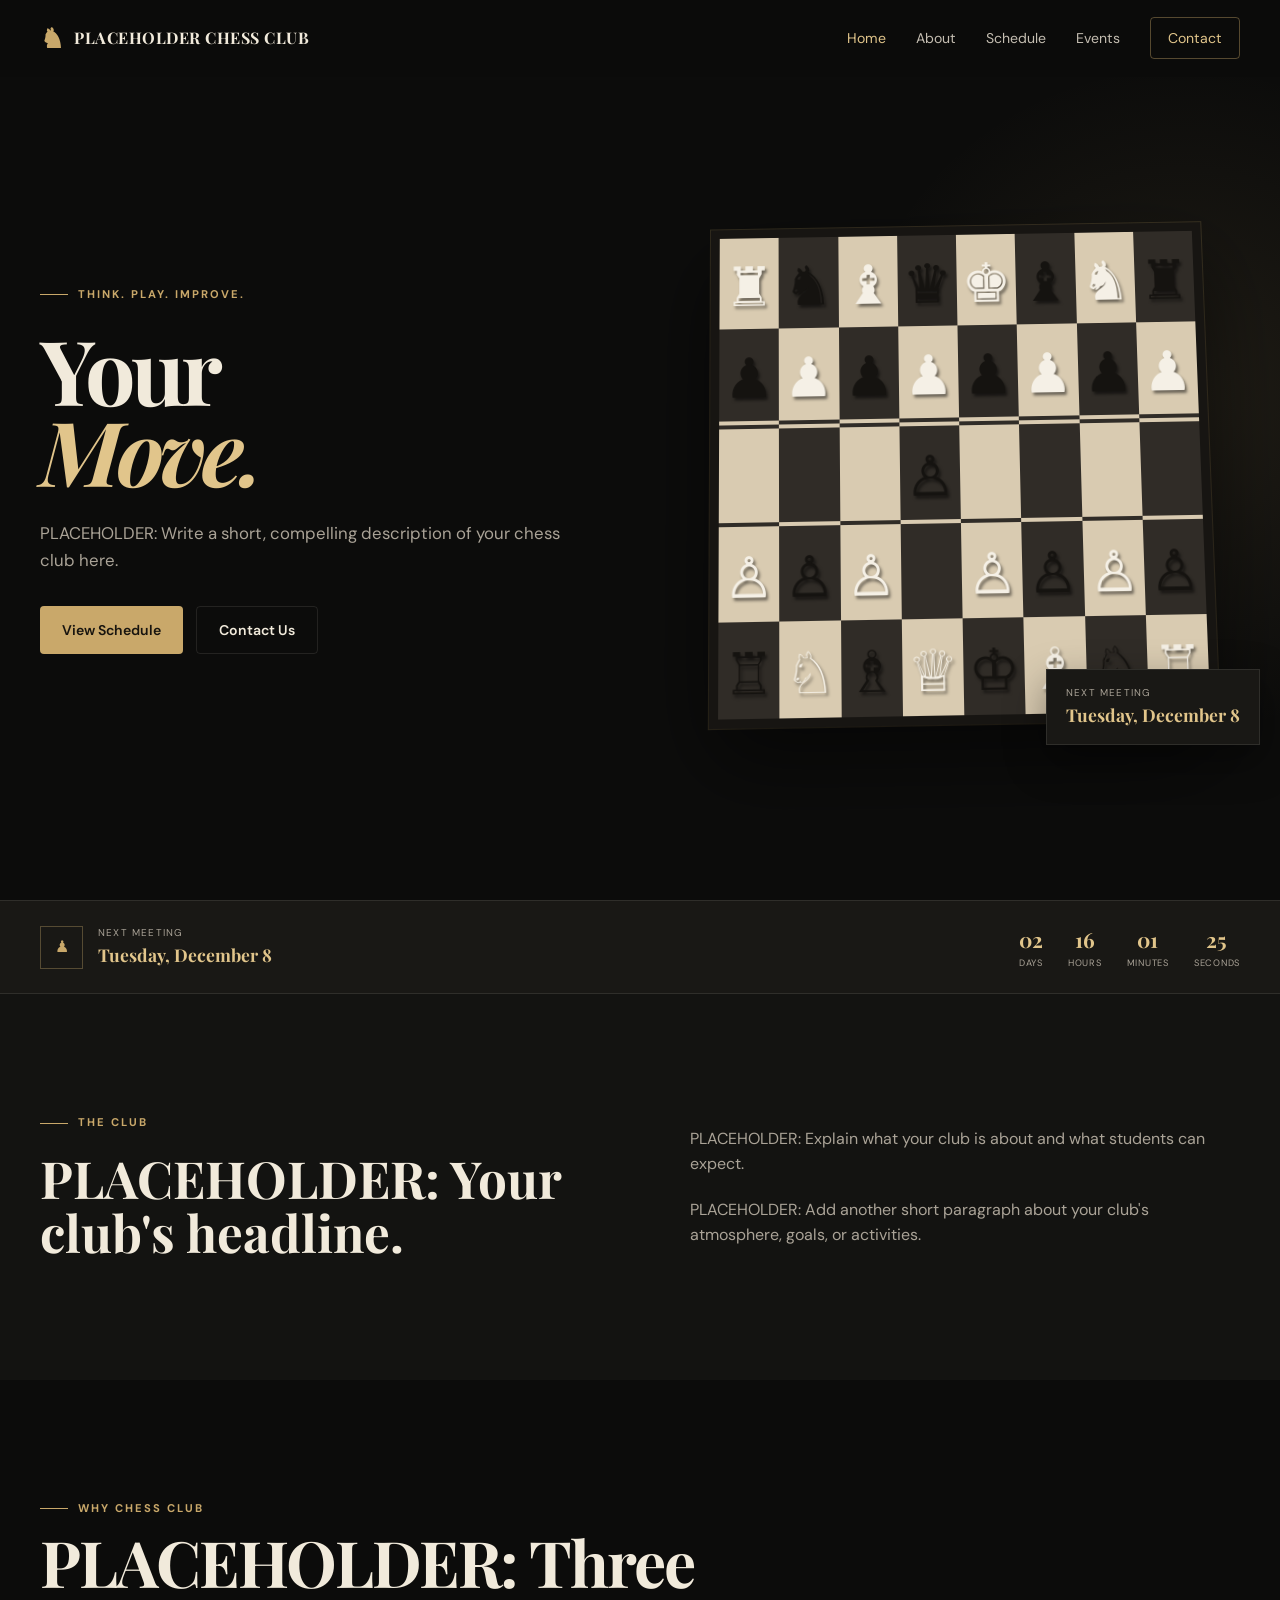
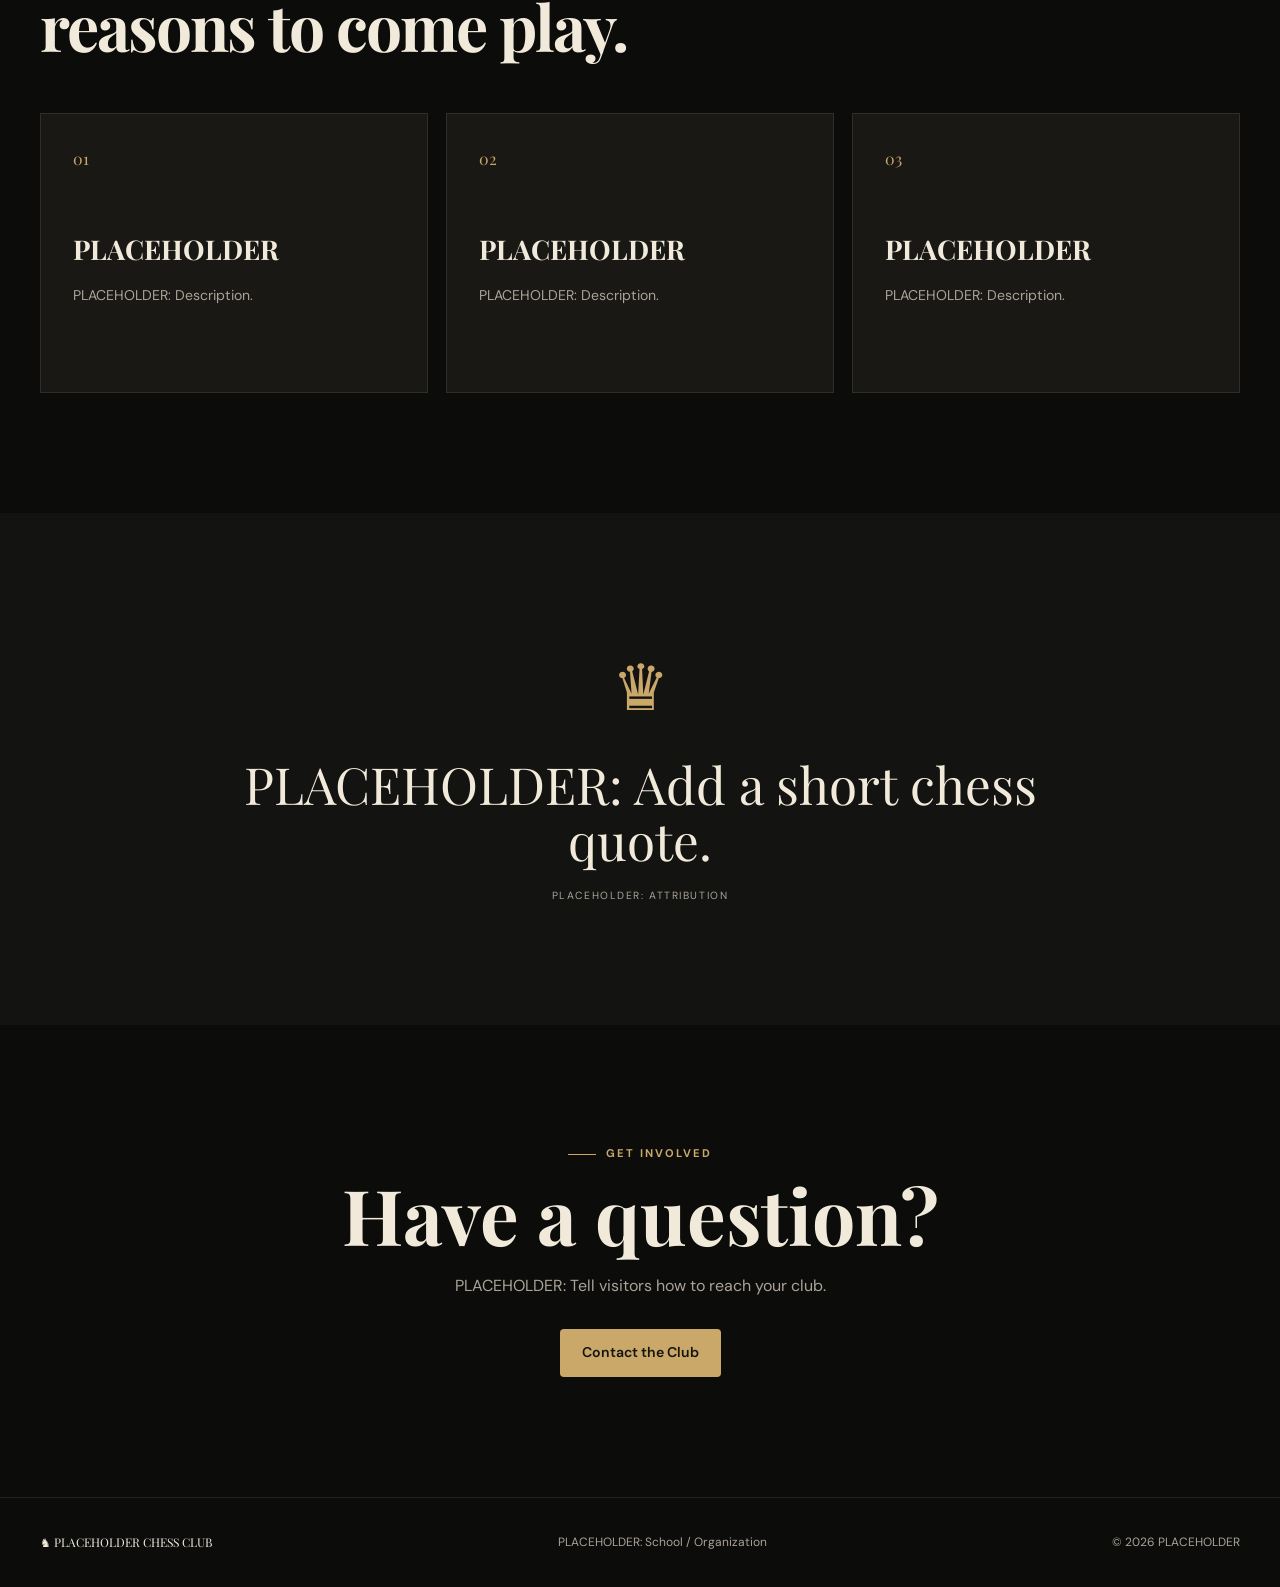
==== index.html @ 7878bc84 "Added buncha stuff" ====
<!DOCTYPE html>
<html lang="en">
<head>
    <meta charset="UTF-8">
    <meta name="viewport" content="width=device-width, initial-scale=1.0">
    <title>Chess Club | Home</title>
    <meta name="description" content="PLACEHOLDER: Chess club website description.">
    <link rel="preconnect" href="https://fonts.googleapis.com">
    <link rel="preconnect" href="https://fonts.gstatic.com" crossorigin>
    <link href="https://fonts.googleapis.com/css2?family=DM+Sans:wght@400;500;600;700&family=Playfair+Display:wght@500;600;700;800&display=swap" rel="stylesheet">
    <link rel="stylesheet" href="css/style.css">
</head>
<body>
    <nav class="navbar">
        <div class="container nav-inner">
            <a href="index.html" class="logo"><span>♞</span> PLACEHOLDER CHESS CLUB</a>
            <div class="nav-links">
                <a class="active" href="index.html">Home</a>
                <a href="about.html">About</a>
                <a href="schedule.html">Schedule</a>
                <a href="events.html">Events</a>
                <a href="contact.html" class="nav-button">Contact</a>
            </div>
            <button class="mobile-menu" aria-label="Open navigation">☰</button>
        </div>
    </nav>

    <main>
        <section class="hero">
            <div class="container hero-grid">
                <div class="hero-content reveal">
                    <div class="eyebrow">Think. Play. Improve.</div>
                    <h1>Your <span>Move.</span></h1>
                    <p>PLACEHOLDER: Write a short, compelling description of your chess club here.</p>
                    <div class="hero-buttons">
                        <a href="schedule.html" class="btn btn-primary">View Schedule</a>
                        <a href="contact.html" class="btn btn-secondary">Contact Us</a>
                    </div>
                </div>

                <div class="board-wrapper reveal">
                    <div class="board">
                        <div class="square light">♜</div><div class="square dark">♞</div><div class="square light">♝</div><div class="square dark">♛</div><div class="square light">♚</div><div class="square dark">♝</div><div class="square light">♞</div><div class="square dark">♜</div>
                        <div class="square dark">♟</div><div class="square light">♟</div><div class="square dark">♟</div><div class="square light">♟</div><div class="square dark">♟</div><div class="square light">♟</div><div class="square dark">♟</div><div class="square light">♟</div>
                        <div class="square light"></div><div class="square dark"></div><div class="square light"></div><div class="square dark"></div><div class="square light"></div><div class="square dark"></div><div class="square light"></div><div class="square dark"></div>
                        <div class="square dark"></div><div class="square light"></div><div class="square dark"></div><div class="square light"></div><div class="square dark"></div><div class="square light"></div><div class="square dark"></div><div class="square light"></div>
                        <div class="square light"></div><div class="square dark"></div><div class="square light"></div><div class="square dark">♙</div><div class="square light"></div><div class="square dark"></div><div class="square light"></div><div class="square dark"></div>
                        <div class="square dark"></div><div class="square light"></div><div class="square dark"></div><div class="square light"></div><div class="square dark"></div><div class="square light"></div><div class="square dark"></div><div class="square light"></div>
                        <div class="square light">♙</div><div class="square dark">♙</div><div class="square light">♙</div><div class="square dark"></div><div class="square light">♙</div><div class="square dark">♙</div><div class="square light">♙</div><div class="square dark">♙</div>
                        <div class="square dark">♖</div><div class="square light">♘</div><div class="square dark">♗</div><div class="square light">♕</div><div class="square dark">♔</div><div class="square light">♗</div><div class="square dark">♘</div><div class="square light">♖</div>
                    </div>
                    <div class="board-label"><small>Next Meeting</small><strong id="nextMeeting">Loading...</strong></div>
                </div>
            </div>
        </section>

        <section class="meeting-bar">
            <div class="container meeting-inner">
                <div class="meeting-info">
                    <div class="meeting-icon">♟</div>
                    <div><small>Next Meeting</small><strong id="meetingDate">Loading...</strong></div>
                </div>
                <div class="countdown">
                    <div><strong id="days">00</strong><span>Days</span></div>
                    <div><strong id="hours">00</strong><span>Hours</span></div>
                    <div><strong id="minutes">00</strong><span>Minutes</span></div>
                    <div><strong id="seconds">00</strong><span>Seconds</span></div>
                </div>
            </div>
        </section>

        <section class="intro-section">
            <div class="container two-column">
                <div class="reveal">
                    <div class="eyebrow">The Club</div>
                    <h2>PLACEHOLDER: Your club's headline.</h2>
                </div>
                <div class="muted reveal">
                    <p>PLACEHOLDER: Explain what your club is about and what students can expect.</p>
                    <p>PLACEHOLDER: Add another short paragraph about your club's atmosphere, goals, or activities.</p>
                </div>
            </div>
        </section>

        <section class="features">
            <div class="container">
                <div class="section-heading reveal">
                    <div class="eyebrow">Why Chess Club</div>
                    <h2>PLACEHOLDER: Three reasons to come play.</h2>
                </div>
                <div class="cards">
                    <article class="card reveal"><span>01</span><h3>PLACEHOLDER</h3><p>PLACEHOLDER: Description.</p></article>
                    <article class="card reveal"><span>02</span><h3>PLACEHOLDER</h3><p>PLACEHOLDER: Description.</p></article>
                    <article class="card reveal"><span>03</span><h3>PLACEHOLDER</h3><p>PLACEHOLDER: Description.</p></article>
                </div>
            </div>
        </section>

        <section class="quote-section">
            <div class="container reveal">
                <div class="quote-piece">♛</div>
                <blockquote>PLACEHOLDER: Add a short chess quote.</blockquote>
                <p>PLACEHOLDER: Attribution</p>
            </div>
        </section>

        <section class="cta">
            <div class="container reveal">
                <div class="eyebrow">Get Involved</div>
                <h2>Have a question?</h2>
                <p>PLACEHOLDER: Tell visitors how to reach your club.</p>
                <a href="contact.html" class="btn btn-primary">Contact the Club</a>
            </div>
        </section>
    </main>

    <footer>
        <div class="container footer-inner">
            <div class="footer-logo">♞ PLACEHOLDER CHESS CLUB</div>
            <p>PLACEHOLDER: School / Organization</p>
            <p>© 2026 PLACEHOLDER</p>
        </div>
    </footer>
    <script src="js/main.js"></script>
</body>
</html>
---- css/style.css ----
:root {
    --bg: #0c0c0b;
    --bg-light: #131311;
    --surface: #191815;
    --ivory: #f1eadb;
    --muted: #aaa397;
    --gold: #c9a86a;
    --gold-light: #e1c58b;
    --dark-square: #302c27;
    --light-square: #d9cbb1;
    --border: rgba(241, 234, 219, 0.1);
    --max-width: 1200px;
}

* { margin: 0; padding: 0; box-sizing: border-box; }
html { scroll-behavior: smooth; }
body { background: var(--bg); color: var(--ivory); font-family: "DM Sans", sans-serif; line-height: 1.6; overflow-x: hidden; }
a { color: inherit; text-decoration: none; }
button { font: inherit; }
.container { width: min(var(--max-width), calc(100% - 40px)); margin: auto; }

.navbar {
    position: fixed; inset: 0 0 auto 0; z-index: 100;
    background: rgba(12,12,11,.78); backdrop-filter: blur(18px);
    border-bottom: 1px solid transparent; transition: .3s;
}
.navbar.scrolled { border-color: var(--border); }
.nav-inner { height: 76px; display: flex; align-items: center; justify-content: space-between; }
.logo { display: flex; align-items: center; gap: 10px; font-family: "Playfair Display", serif; font-weight: 700; letter-spacing: .03em; }
.logo span { color: var(--gold); font-size: 1.7rem; }
.nav-links { display: flex; align-items: center; gap: 30px; color: #c5beb2; font-size: .88rem; }
.nav-links a { transition: .2s; }
.nav-links a:hover, .nav-links a.active { color: var(--gold-light); }
.nav-button { padding: 9px 17px; border: 1px solid rgba(201,168,106,.4); border-radius: 4px; color: var(--gold-light); }
.mobile-menu { display: none; background: none; border: 0; color: var(--ivory); font-size: 1.5rem; cursor: pointer; }

.hero { min-height: 100vh; padding: 140px 0 100px; display: flex; align-items: center; position: relative; }
.hero:before { content:""; position:absolute; width:700px; height:700px; right:-250px; top:50px; background:radial-gradient(circle,rgba(201,168,106,.1),transparent 68%); pointer-events:none; }
.hero-grid { display:grid; grid-template-columns:1fr 1fr; align-items:center; gap:80px; }
.eyebrow { display:flex; align-items:center; gap:10px; color:var(--gold); text-transform:uppercase; letter-spacing:.18em; font-size:.7rem; font-weight:700; }
.eyebrow:before { content:""; width:28px; height:1px; background:var(--gold); }
.hero h1, .page-hero h1 { margin-top:25px; font-family:"Playfair Display",serif; font-size:clamp(4rem,7vw,7rem); line-height:.9; letter-spacing:-.05em; }
.hero h1 span { display:block; color:var(--gold-light); font-style:italic; }
.hero-content > p, .page-hero p { max-width:540px; margin-top:30px; color:var(--muted); font-size:1.05rem; }
.hero-buttons { display:flex; gap:13px; margin-top:32px; }
.btn { display:inline-flex; align-items:center; justify-content:center; min-height:48px; padding:0 22px; border-radius:4px; font-size:.88rem; font-weight:600; transition:.25s; }
.btn-primary { background:var(--gold); color:#17140f; }
.btn-primary:hover { background:var(--gold-light); transform:translateY(-2px); }
.btn-secondary { border:1px solid var(--border); }
.btn-secondary:hover { border-color:rgba(201,168,106,.5); color:var(--gold-light); }

.board-wrapper { position:relative; display:flex; justify-content:center; }
.board { width:min(500px,90vw); aspect-ratio:1; display:grid; grid-template-columns:repeat(8,1fr); border:9px solid #171512; box-shadow:0 35px 80px rgba(0,0,0,.55),0 0 0 1px rgba(201,168,106,.2); transform:perspective(1000px) rotateX(5deg) rotateZ(-1deg); animation:boardFloat 6s ease-in-out infinite; }
.square { display:flex; align-items:center; justify-content:center; font-family:"Playfair Display",serif; font-size:clamp(1.7rem,5vw,3.5rem); user-select:none; }
.square.light { background:var(--light-square); color:#f5f0e6; text-shadow:2px 3px 3px rgba(0,0,0,.5); }
.square.dark { background:var(--dark-square); color:#151310; text-shadow:2px 3px 3px rgba(0,0,0,.5); }
.board-label { position:absolute; right:-20px; bottom:-25px; padding:15px 19px; background:var(--surface); border:1px solid var(--border); box-shadow:0 15px 40px rgba(0,0,0,.4); }
.board-label small, .meeting-info small { display:block; color:var(--muted); text-transform:uppercase; letter-spacing:.12em; font-size:.62rem; }
.board-label strong, .meeting-info strong { display:block; color:var(--gold-light); font-family:"Playfair Display",serif; font-size:1.1rem; }
@keyframes boardFloat { 0%,100% { transform:perspective(1000px) rotateX(5deg) rotateZ(-1deg) translateY(0); } 50% { transform:perspective(1000px) rotateX(5deg) rotateZ(-1deg) translateY(-8px); } }

.meeting-bar { padding:22px 0; background:var(--surface); border-top:1px solid var(--border); border-bottom:1px solid var(--border); }
.meeting-inner { display:flex; align-items:center; justify-content:space-between; gap:25px; }
.meeting-info { display:flex; align-items:center; gap:15px; }
.meeting-icon { width:43px; height:43px; display:grid; place-items:center; border:1px solid rgba(201,168,106,.35); color:var(--gold); }
.countdown { display:flex; gap:25px; text-align:center; }
.countdown strong { display:block; color:var(--gold-light); font-family:"Playfair Display",serif; font-size:1.3rem; }
.countdown span { display:block; color:var(--muted); text-transform:uppercase; letter-spacing:.08em; font-size:.58rem; }

section { padding:120px 0; }
.intro-section, .quote-section { background:var(--bg-light); }
.two-column { display:grid; grid-template-columns:1fr 1fr; gap:100px; align-items:center; }
.two-column h2, .contact-intro h2 { margin-top:20px; font-family:"Playfair Display",serif; font-size:clamp(2.5rem,4vw,4rem); line-height:1.05; }
.muted { color:var(--muted); }
.muted p + p { margin-top:20px; }
.section-heading { max-width:750px; margin-bottom:55px; }
.section-heading h2 { margin-top:13px; font-family:"Playfair Display",serif; font-size:clamp(2.7rem,5vw,4.4rem); line-height:1; letter-spacing:-.03em; }
.section-heading p { margin-top:18px; color:var(--muted); }

.cards { display:grid; grid-template-columns:repeat(3,1fr); gap:18px; }
.card { min-height:280px; padding:32px; background:var(--surface); border:1px solid var(--border); transition:.3s; }
.card:hover { transform:translateY(-7px); border-color:rgba(201,168,106,.35); }
.card > span { color:var(--gold); font-family:"Playfair Display",serif; }
.card h3 { margin-top:55px; font-family:"Playfair Display",serif; font-size:1.7rem; }
.card p { margin-top:12px; color:var(--muted); font-size:.88rem; }

.page-hero { min-height:65vh; padding:190px 0 90px; display:flex; align-items:center; background:radial-gradient(circle at 75% 45%,rgba(201,168,106,.09),transparent 35%); }
.page-hero h1 { max-width:900px; font-size:clamp(3.7rem,7vw,6.5rem); }
.page-hero p { font-size:1rem; }

.schedule-section { background:var(--surface); }
.schedule-grid { display:grid; grid-template-columns:1fr 1fr; gap:18px; }
.schedule-card { padding:40px; background:var(--bg); border:1px solid var(--border); }
.schedule-card > span { color:var(--gold); font-size:.68rem; font-weight:700; letter-spacing:.15em; }
.schedule-card h2 { margin-top:7px; font-family:"Playfair Display",serif; font-size:2.5rem; }
.schedule-card > p { margin-top:12px; color:var(--muted); }
.schedule-card > div { display:flex; justify-content:space-between; padding-top:16px; margin-top:20px; border-top:1px solid var(--border); color:var(--muted); font-size:.8rem; }
.schedule-card strong { color:var(--ivory); }

.events { display:grid; }
.event { display:grid; grid-template-columns:140px 1fr auto; gap:30px; align-items:center; padding:25px 0; border-top:1px solid var(--border); }
.event:last-child { border-bottom:1px solid var(--border); }
.event-date { color:var(--gold); font-family:"Playfair Display",serif; font-size:.95rem; }
.event h3 { font-family:"Playfair Display",serif; font-size:1.4rem; }
.event p { margin-top:2px; color:var(--muted); font-size:.82rem; }
.event > span { padding:6px 10px; border:1px solid var(--border); color:var(--muted); font-size:.62rem; letter-spacing:.1em; }

.quote-section { text-align:center; }
.quote-piece { color:var(--gold); font-family:"Playfair Display",serif; font-size:4rem; }
blockquote { max-width:850px; margin:20px auto; font-family:"Playfair Display",serif; font-size:clamp(2rem,4vw,3.5rem); line-height:1.1; }
.quote-section p { color:var(--muted); text-transform:uppercase; letter-spacing:.15em; font-size:.65rem; }

.cta { text-align:center; }
.cta .eyebrow { justify-content:center; }
.cta h2 { margin-top:15px; font-family:"Playfair Display",serif; font-size:clamp(3rem,6vw,5.5rem); line-height:.95; }
.cta p { max-width:500px; margin:22px auto 30px; color:var(--muted); }

.contact-grid { display:grid; grid-template-columns:.8fr 1.2fr; gap:90px; align-items:start; }
.contact-list { display:grid; grid-template-columns:1fr 1fr; gap:15px; }
.contact-card { padding:28px; background:var(--surface); border:1px solid var(--border); transition:.3s; }
.contact-card:hover { transform:translateY(-5px); border-color:rgba(201,168,106,.35); }
.contact-card > span { color:var(--gold); font-size:.65rem; letter-spacing:.15em; font-weight:700; }
.contact-card h3 { margin-top:12px; font-family:"Playfair Display",serif; font-size:1.25rem; word-break:break-word; }
.contact-card p { margin-top:8px; color:var(--muted); font-size:.8rem; }

footer { padding:35px 0; border-top:1px solid var(--border); }
.footer-inner { display:flex; justify-content:space-between; align-items:center; color:var(--muted); font-size:.75rem; }
.footer-logo { color:var(--ivory); font-family:"Playfair Display",serif; }

.reveal { opacity:0; transform:translateY(25px); transition:opacity .7s ease,transform .7s ease; }
.reveal.visible { opacity:1; transform:translateY(0); }

@media(max-width:900px) {
    .hero-grid,.two-column,.contact-grid { grid-template-columns:1fr; }
    .hero { padding-top:130px; }
    .board-wrapper { order:-1; }
    .cards,.schedule-grid { grid-template-columns:1fr; }
    .nav-links { display:none; }
    .mobile-menu { display:block; }
    .contact-list { grid-template-columns:1fr; }
}
@media(max-width:600px) {
    .container { width:min(100% - 28px,var(--max-width)); }
    section { padding:85px 0; }
    .hero h1 { font-size:4rem; }
    .hero-buttons { flex-direction:column; }
    .btn { width:100%; }
    .meeting-inner { align-items:flex-start; flex-direction:column; }
    .countdown { width:100%; justify-content:space-between; }
    .event { grid-template-columns:1fr; gap:8px; }
    .event > span { width:fit-content; }
    .footer-inner { flex-direction:column; gap:10px; text-align:center; }
    .board-label { right:-5px; bottom:-25px; }
}
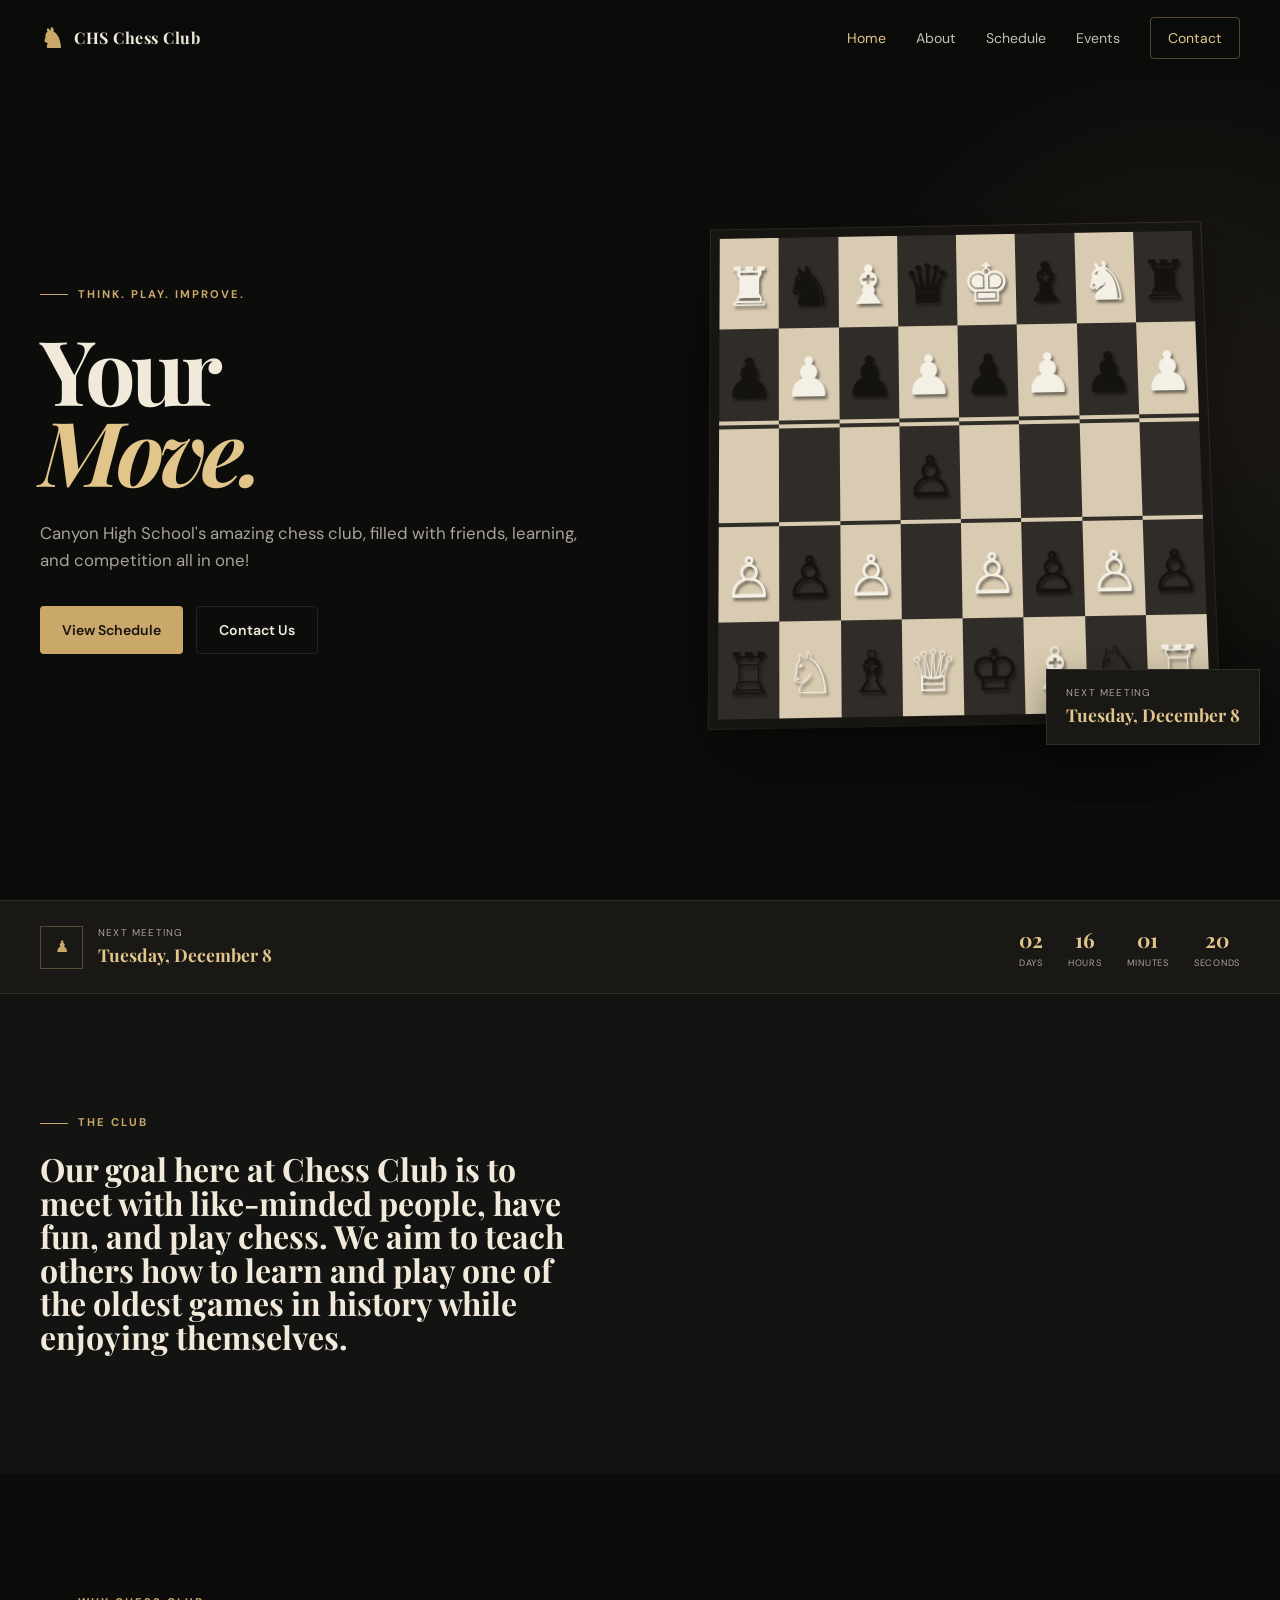
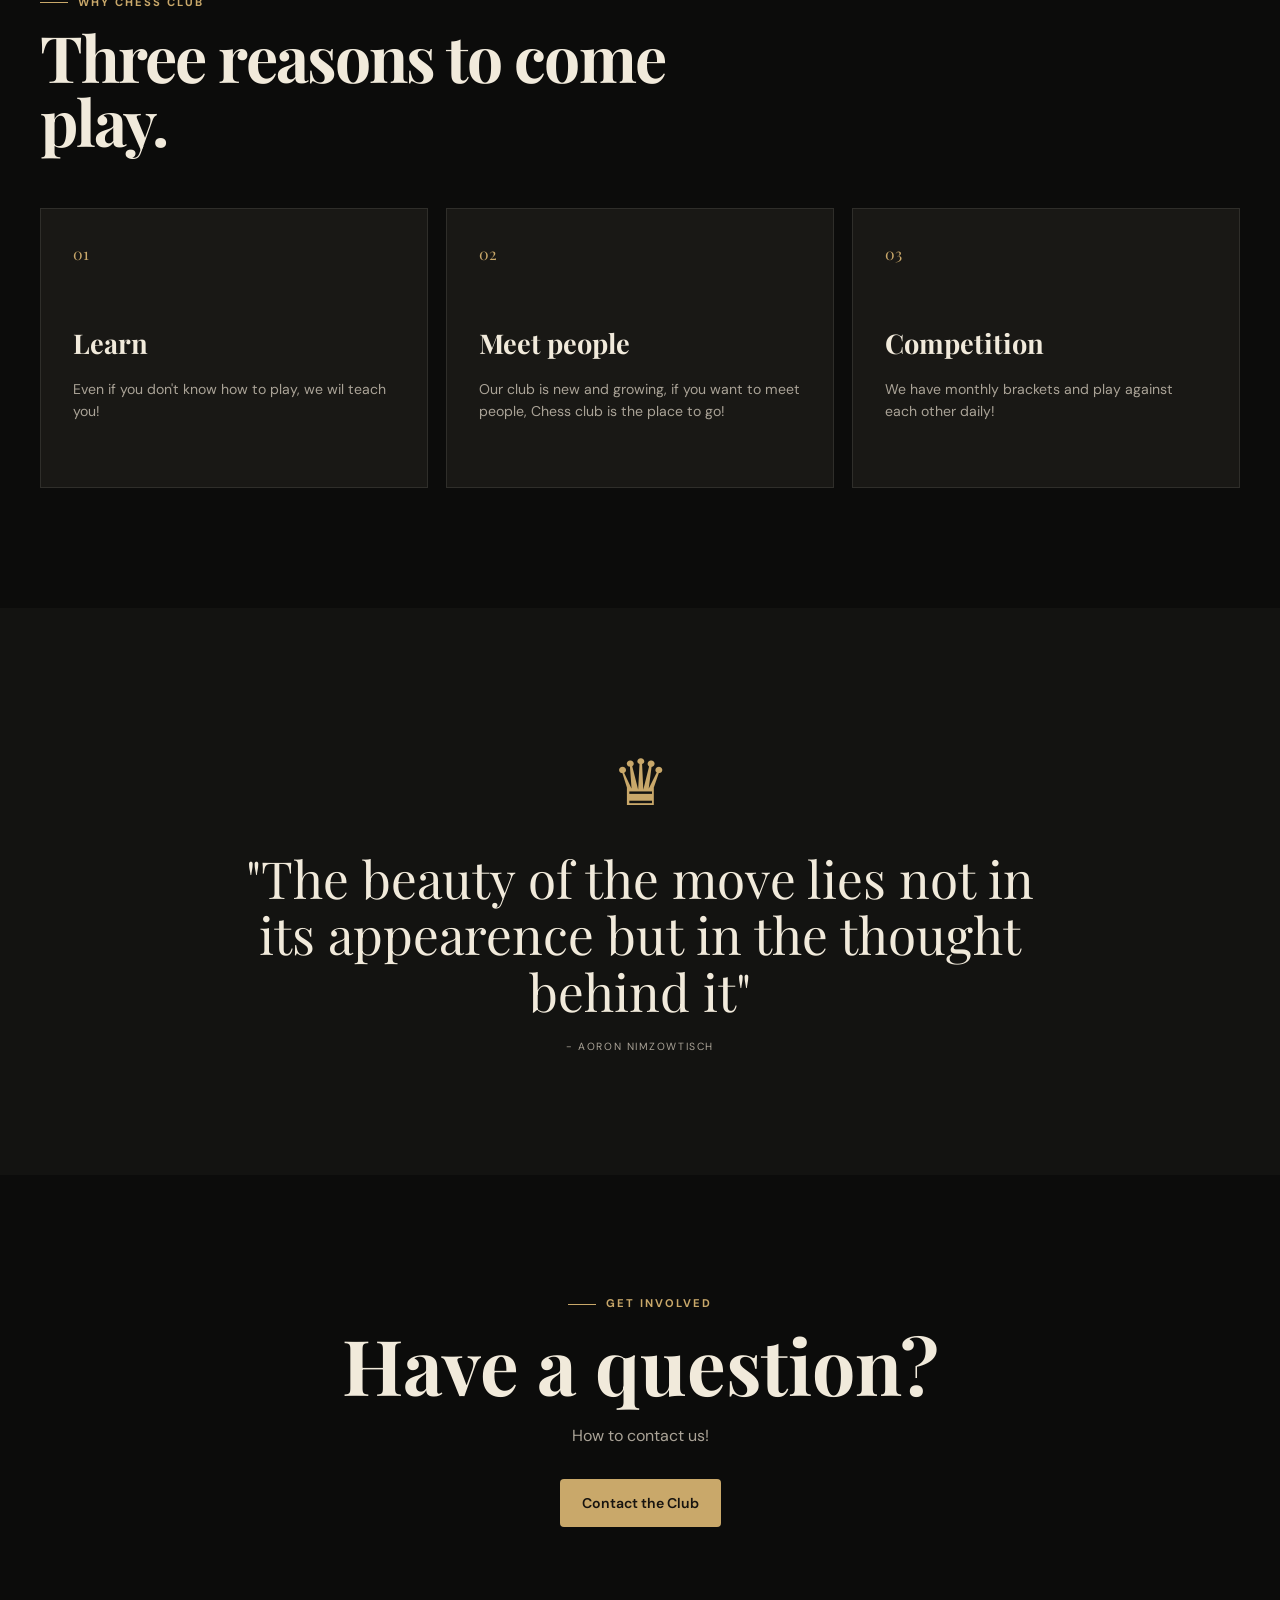
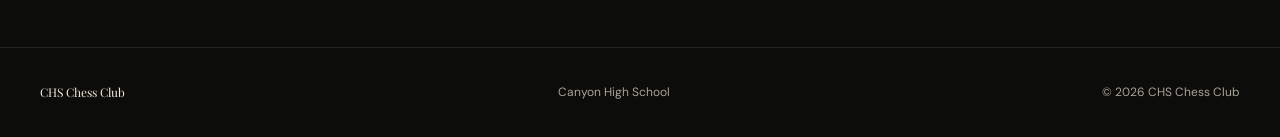
==== commit 3196197c: "added fill ins" ====
--- a/index.html
+++ b/index.html
@@ -13,7 +13,7 @@
 <body>
     <nav class="navbar">
         <div class="container nav-inner">
-            <a href="index.html" class="logo"><span>♞</span> PLACEHOLDER CHESS CLUB</a>
+            <a href="index.html" class="logo"><span>♞</span> CHS Chess Club</a>
             <div class="nav-links">
                 <a class="active" href="index.html">Home</a>
                 <a href="about.html">About</a>
@@ -31,7 +31,7 @@
                 <div class="hero-content reveal">
                     <div class="eyebrow">Think. Play. Improve.</div>
                     <h1>Your <span>Move.</span></h1>
-                    <p>PLACEHOLDER: Write a short, compelling description of your chess club here.</p>
+                    <p>Canyon High School's amazing chess club, filled with friends, learning, and competition all in one!</p>
                     <div class="hero-buttons">
                         <a href="schedule.html" class="btn btn-primary">View Schedule</a>
                         <a href="contact.html" class="btn btn-secondary">Contact Us</a>
@@ -73,12 +73,9 @@
             <div class="container two-column">
                 <div class="reveal">
                     <div class="eyebrow">The Club</div>
-                    <h2>PLACEHOLDER: Your club's headline.</h2>
+                    <h2 id="Goalh2">Our goal here at Chess Club is to meet with like-minded people, have fun, and play chess. We aim to teach others how to learn and play one of the oldest games in history while enjoying themselves.</h2>
                 </div>
-                <div class="muted reveal">
-                    <p>PLACEHOLDER: Explain what your club is about and what students can expect.</p>
-                    <p>PLACEHOLDER: Add another short paragraph about your club's atmosphere, goals, or activities.</p>
-                </div>
+                
             </div>
         </section>
 
@@ -86,12 +83,12 @@
             <div class="container">
                 <div class="section-heading reveal">
                     <div class="eyebrow">Why Chess Club</div>
-                    <h2>PLACEHOLDER: Three reasons to come play.</h2>
+                    <h2>Three reasons to come play.</h2>
                 </div>
                 <div class="cards">
-                    <article class="card reveal"><span>01</span><h3>PLACEHOLDER</h3><p>PLACEHOLDER: Description.</p></article>
-                    <article class="card reveal"><span>02</span><h3>PLACEHOLDER</h3><p>PLACEHOLDER: Description.</p></article>
-                    <article class="card reveal"><span>03</span><h3>PLACEHOLDER</h3><p>PLACEHOLDER: Description.</p></article>
+                    <article class="card reveal"><span>01</span><h3>Learn</h3><p>Even if you don't know how to play, we wil teach you!</p></article>
+                    <article class="card reveal"><span>02</span><h3>Meet people</h3><p>Our club is new and growing, if you want to meet people, Chess club is the place to go!</p></article>
+                    <article class="card reveal"><span>03</span><h3>Competition</h3><p>We have monthly brackets and play against each other daily!</p></article>
                 </div>
             </div>
         </section>
@@ -99,8 +96,8 @@
         <section class="quote-section">
             <div class="container reveal">
                 <div class="quote-piece">♛</div>
-                <blockquote>PLACEHOLDER: Add a short chess quote.</blockquote>
-                <p>PLACEHOLDER: Attribution</p>
+                <blockquote>"The beauty of the move lies not in its appearence but in the thought behind it"</blockquote>
+                <p>- Aoron Nimzowtisch</p>
             </div>
         </section>
 
@@ -108,7 +105,7 @@
             <div class="container reveal">
                 <div class="eyebrow">Get Involved</div>
                 <h2>Have a question?</h2>
-                <p>PLACEHOLDER: Tell visitors how to reach your club.</p>
+                <p>How to contact us!</p>
                 <a href="contact.html" class="btn btn-primary">Contact the Club</a>
             </div>
         </section>
@@ -116,9 +113,9 @@
 
     <footer>
         <div class="container footer-inner">
-            <div class="footer-logo">♞ PLACEHOLDER CHESS CLUB</div>
-            <p>PLACEHOLDER: School / Organization</p>
-            <p>© 2026 PLACEHOLDER</p>
+            <div class="footer-logo">CHS Chess Club</div>
+            <p>Canyon High School</p>
+            <p>© 2026 CHS Chess Club</p>
         </div>
     </footer>
     <script src="js/main.js"></script>
--- a/css/style.css
+++ b/css/style.css
@@ -23,6 +23,10 @@
     position: fixed; inset: 0 0 auto 0; z-index: 100;
     background: rgba(12,12,11,.78); backdrop-filter: blur(18px);
     border-bottom: 1px solid transparent; transition: .3s;
+}
+
+#Goalh2 {
+    font-size: xx-large;
 }
 .navbar.scrolled { border-color: var(--border); }
 .nav-inner { height: 76px; display: flex; align-items: center; justify-content: space-between; }
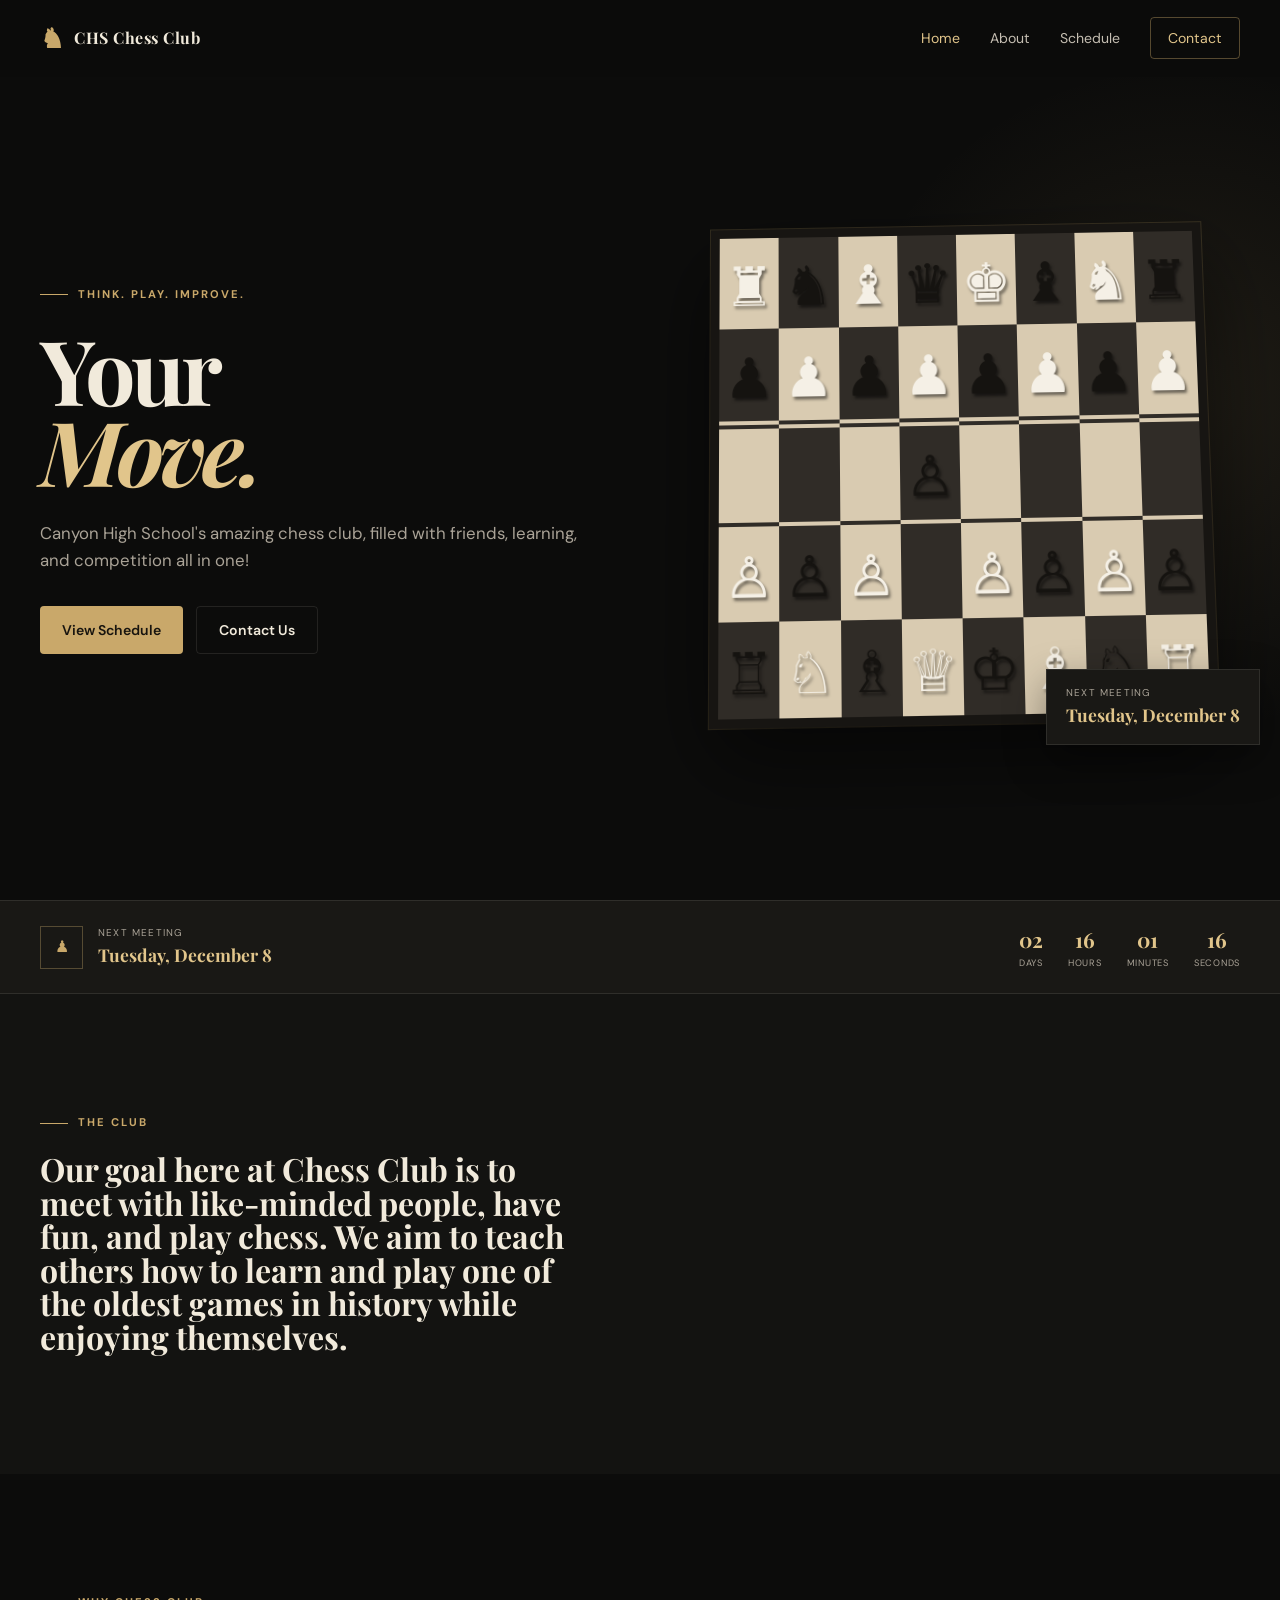
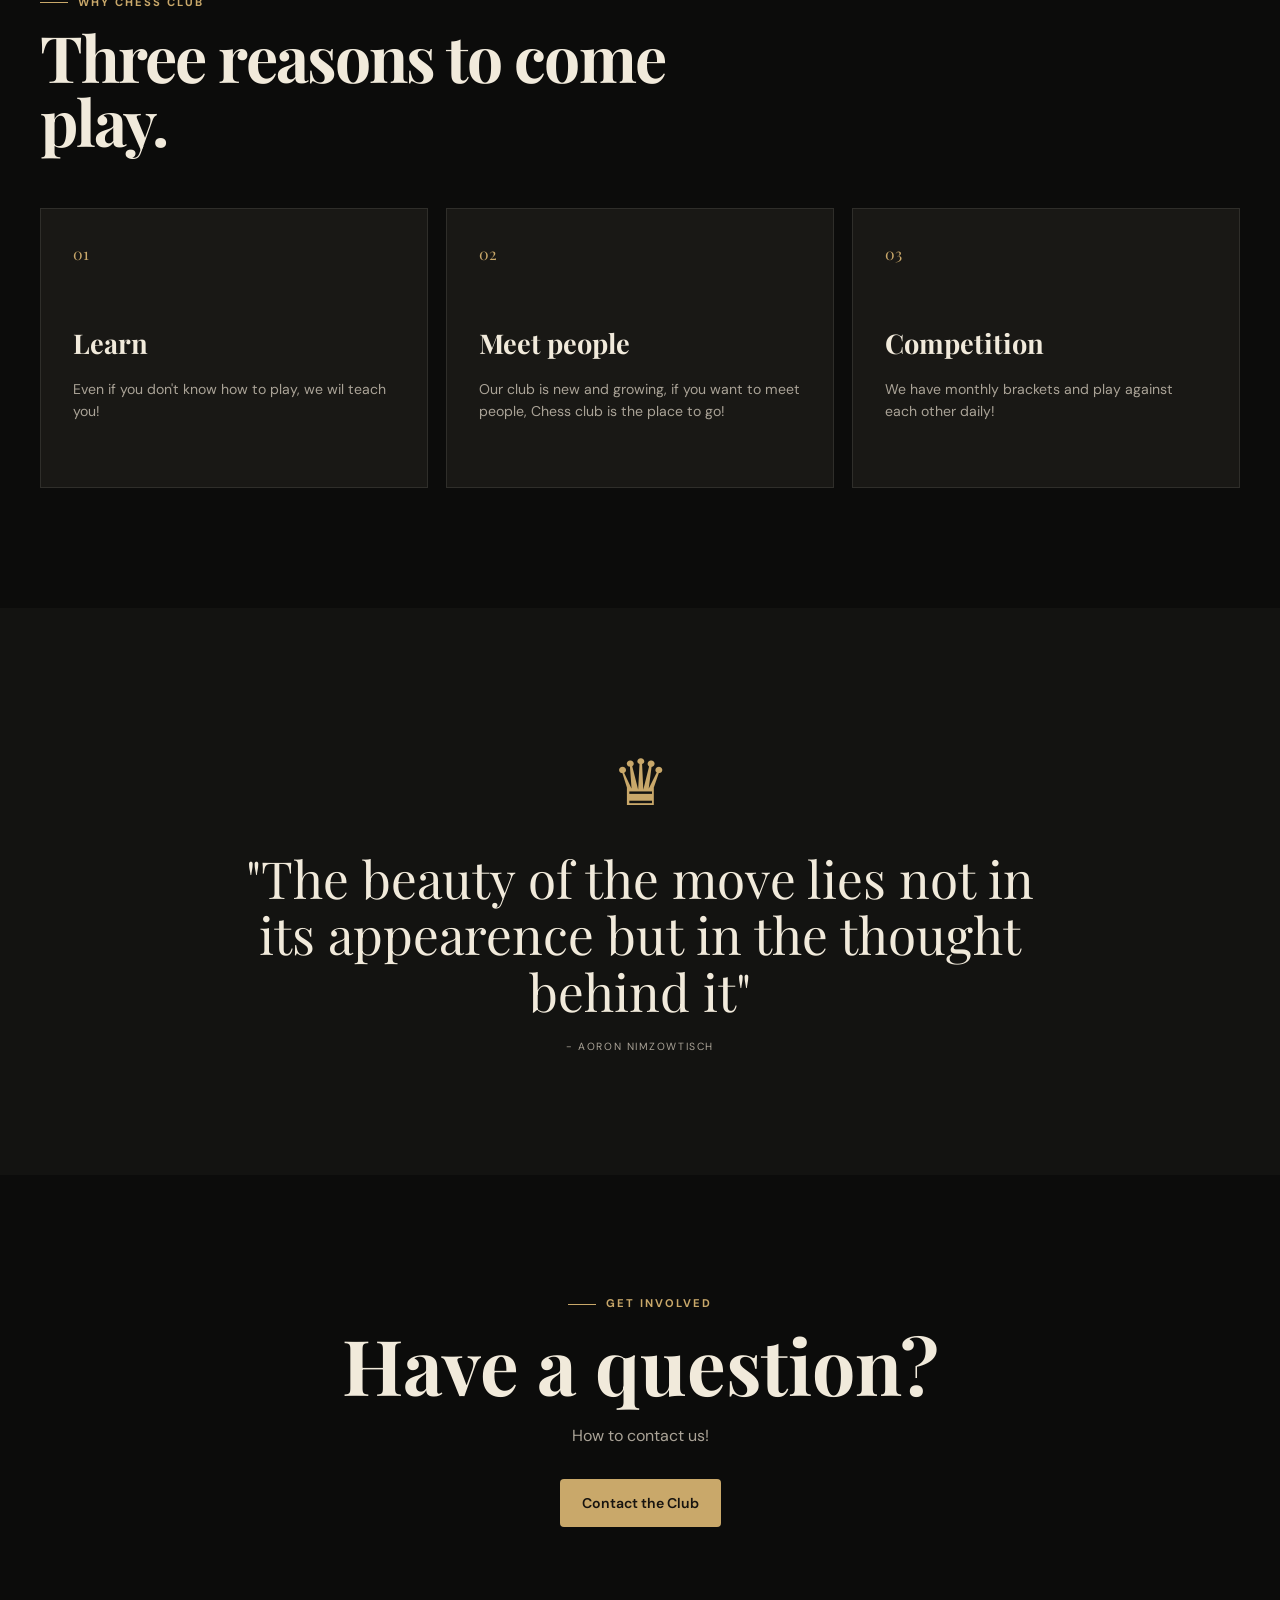
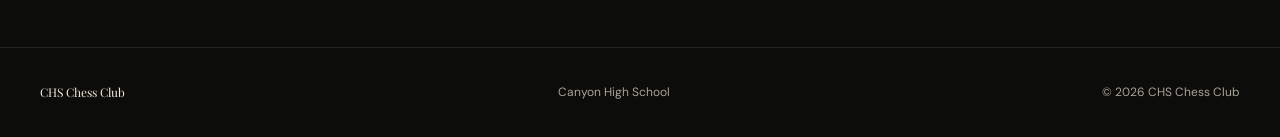
==== commit d19d2a2b: "filled in blanks" ====
--- a/index.html
+++ b/index.html
@@ -18,8 +18,7 @@
                 <a class="active" href="index.html">Home</a>
                 <a href="about.html">About</a>
                 <a href="schedule.html">Schedule</a>
-                <a href="events.html">Events</a>
-                <a href="contact.html" class="nav-button">Contact</a>
+                <a href="contact.html" id="header-contact-btn"class="nav-button">Contact</a>
             </div>
             <button class="mobile-menu" aria-label="Open navigation">☰</button>
         </div>
--- a/css/style.css
+++ b/css/style.css
@@ -62,7 +62,10 @@
 .board-label small, .meeting-info small { display:block; color:var(--muted); text-transform:uppercase; letter-spacing:.12em; font-size:.62rem; }
 .board-label strong, .meeting-info strong { display:block; color:var(--gold-light); font-family:"Playfair Display",serif; font-size:1.1rem; }
 @keyframes boardFloat { 0%,100% { transform:perspective(1000px) rotateX(5deg) rotateZ(-1deg) translateY(0); } 50% { transform:perspective(1000px) rotateX(5deg) rotateZ(-1deg) translateY(-8px); } }
-
+#header-contact-btn:hover {
+    margin-bottom: 7px;
+    border-width: 1.5px;
+}
 .meeting-bar { padding:22px 0; background:var(--surface); border-top:1px solid var(--border); border-bottom:1px solid var(--border); }
 .meeting-inner { display:flex; align-items:center; justify-content:space-between; gap:25px; }
 .meeting-info { display:flex; align-items:center; gap:15px; }
